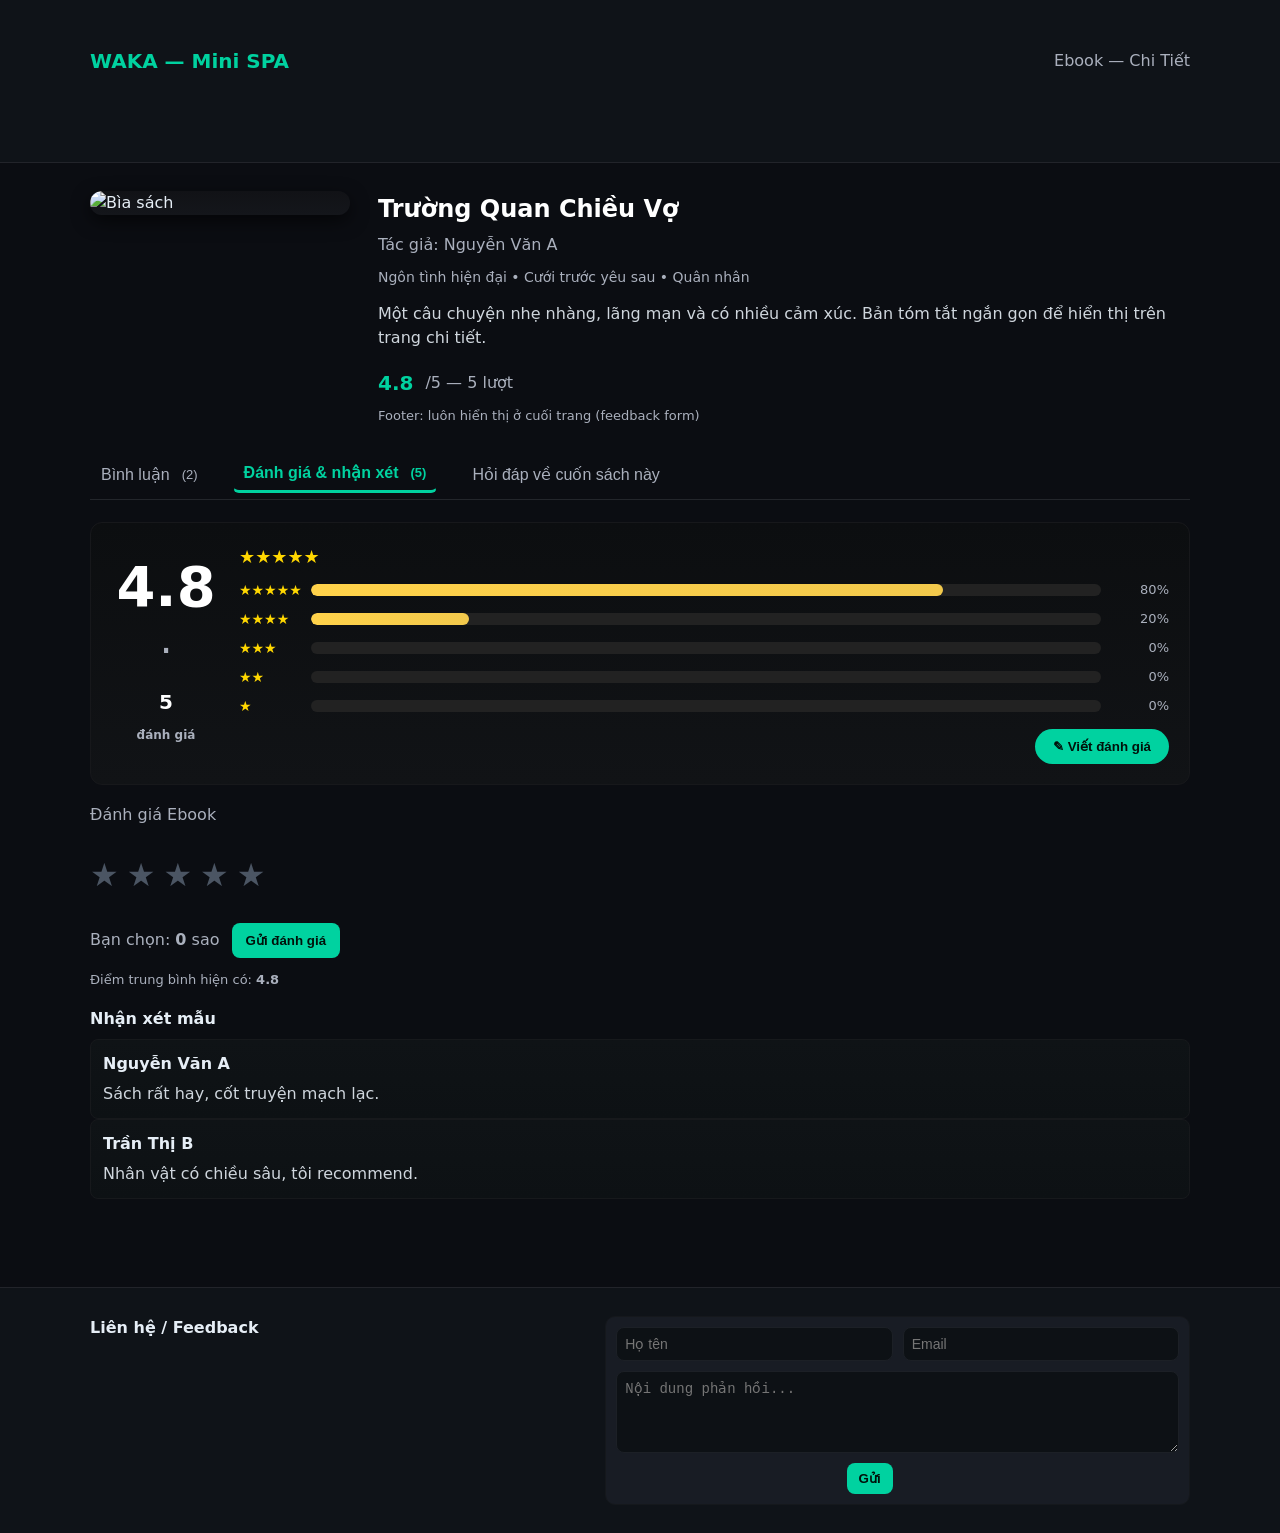
==== book-detail.html @ 54273e74 "Add files via upload" ====
<!DOCTYPE html>
<html lang="vi">
<head>
  <meta charset="utf-8" />
  <meta name="viewport" content="width=device-width,initial-scale=1" />
  <title>Chi Tiết Ebook </title>
  <!--
    Book detail SPA (split files):
    - css/style.css
    - js/main.js
    This file is the HTML entry point for the mini SPA.
  -->
  <link rel="stylesheet" href="css/style.css">
</head>
<body>
  <header class="header">
    <div class="container" style="display:flex;justify-content:space-between;align-items:center">
      <div class="logo">WAKA — Mini SPA</div>
      <div style="color:var(--muted)">Ebook — Chi Tiết</div>
    </div>
  </header>

  <main class="container" id="app">
    <!-- Book summary -->
    <section class="book" aria-labelledby="book-title">
      <div class="cover" aria-hidden="true">
        <img src="https://images.unsplash.com/photo-1544947950-fa07a98d237f?w=800&q=80&auto=format&fit=crop" alt="Bìa sách">
      </div>

      <div class="book-meta">
        <div id="book-title" class="title">Trường Quan Chiều Vợ</div>
        <div class="author">Tác giả: Nguyễn Văn A</div>
        <div class="tags">Ngôn tình hiện đại • Cưới trước yêu sau • Quân nhân</div>
        <p class="short-desc">
          Một câu chuyện nhẹ nhàng, lãng mạn và có nhiều cảm xúc. Bản tóm tắt ngắn gọn để hiển thị trên trang chi tiết.
        </p>

        <div class="rating-summary" aria-hidden="false">
          <div class="avg-score" id="avgScore">4.8</div>
          <div class="avg-text">/5 — <span id="numRatings">5</span> lượt</div>
        </div>

        <div style="margin-top:8px;color:var(--muted);font-size:13px">
          Footer: luôn hiển thị ở cuối trang (feedback form)
        </div>
      </div>
    </section>

    <!-- Tabs -->
    <nav class="tabs" role="tablist" aria-label="Nội dung">
        <button class="tab" role="tab" aria-selected="false" data-target="tab-comments">
          <span class="tab-label">Bình luận</span>
          <span class="tab-count" aria-hidden="true">(9)</span>
        </button>

        <button class="tab active" role="tab" aria-selected="true" data-target="tab-reviews">
          <span class="tab-label">Đánh giá &amp; nhận xét</span>
          <span class="tab-count" id="reviewsCount">(18)</span>
        </button>

        <button class="tab" role="tab" aria-selected="false" data-target="tab-faq">
          <span class="tab-label">Hỏi đáp về cuốn sách này</span>
        </button>
      </nav>

    <!-- Tab contents -->
    <section id="tab-comments" class="tab-content" role="tabpanel" aria-hidden="true">
      <!-- Comment form -->
      <div class="comment-form">
        <div style="display:flex;gap:12px;flex-wrap:wrap">
          <input id="commentName" class="small-input" placeholder="Họ tên (tùy chọn)" />
          <button id="openCommentBtn" class="btn secondary" onclick="document.getElementById('commentText').focus()">Viết bình luận</button>
        </div>

        <div style="margin-top:12px" class="col">
          <textarea id="commentText" class="input" placeholder="Viết bình luận của bạn..."></textarea>
          <div style="display:flex;justify-content:space-between;align-items:center">
            <div style="color:var(--muted);font-size:13px">Bình luận không được lưu server (chỉ mô phỏng)</div>
            <button id="postComment" class="btn">Đăng bình luận</button>
          </div>
        </div>
      </div>

      <!-- Sample comment list -->
      <div class="comment-list" id="commentList" aria-live="polite" style="margin-top:16px">
        <!-- comments inserted via JS on load -->
      </div>
    </section>

    <section id="tab-reviews" class="tab-content active" role="tabpanel" aria-hidden="false">
      <div>
        <!-- Review summary card: big average + histogram (like the screenshot) -->
        <div class="review-card">
          <div class="review-left">
            <div class="big-score" id="bigScore">4.9</div>
            <div class="big-dot">·</div>
            <div class="total-count" id="totalCount">18<br><span style="font-size:12px;color:var(--muted)">đánh giá</span></div>
          </div>

          <div class="review-right">
            <div class="stars-inline" aria-hidden="true"> <!-- static row of 5 gold stars as header -->
              <span style="color:var(--gold);font-size:18px">★★★★★</span>
            </div>

            <div class="histogram" id="histogram">
              <!-- rows generated by JS -->
            </div>

            <div style="display:flex;justify-content:flex-end;margin-top:12px">
              <button id="writeReviewBtn" class="write-review-btn">✎ Viết đánh giá</button>
            </div>
          </div>
        </div>

        <!-- Rating UI (interactive) -->
        <div style="display:flex;flex-direction:column;gap:12px;max-width:540px;margin-top:18px">
          <div style="color:var(--muted)">Đánh giá Ebook</div>
          <div class="stars" id="stars" role="radiogroup" aria-label="Chọn số sao">
            <span class="star" data-value="1" role="radio" aria-checked="false">★</span>
            <span class="star" data-value="2" role="radio" aria-checked="false">★</span>
            <span class="star" data-value="3" role="radio" aria-checked="false">★</span>
            <span class="star" data-value="4" role="radio" aria-checked="false">★</span>
            <span class="star" data-value="5" role="radio" aria-checked="false">★</span>
          </div>

          <div style="display:flex;align-items:center;gap:12px">
            <div style="color:var(--muted)">Bạn chọn: <strong id="ratingValue">0</strong> sao</div>
            <button id="sendRating" class="btn">Gửi đánh giá</button>
          </div>

          <div style="color:var(--muted);font-size:13px">Điểm trung bình hiện có: <strong id="avgText">4.8</strong></div>
        </div>

        <!-- sample textual reviews -->
        <div style="margin-top:18px">
          <div style="font-weight:700;margin-bottom:8px">Nhận xét mẫu</div>
          <div class="comment"> <div class="who">Nguyễn Văn A</div> <div class="text">Sách rất hay, cốt truyện mạch lạc.</div> </div>
          <div class="comment"> <div class="who">Trần Thị B</div> <div class="text">Nhân vật có chiều sâu, tôi recommend.</div> </div>
        </div>
      </div>
    </section>

    <section id="tab-faq" class="tab-content" role="tabpanel" aria-hidden="true">
      <div>
        <div class="faq-item">
          <div class="question">Ebook này thuộc thể loại gì?</div>
          <div class="answer">Ngôn tình hiện đại, chủ đề cưới trước yêu sau.</div>
        </div>

        <div class="faq-item">
          <div class="question">Có thể đọc trên điện thoại không?</div>
          <div class="answer">Có — giao diện responsive, thích hợp cho mobile.</div>
        </div>

        <div class="faq-item">
          <div class="question">Làm sao để gửi phản hồi?</div>
          <div class="answer">Sử dụng form ở footer (Luôn hiển thị trên mọi trang).</div>
        </div>
      </div>
    </section>
  </main>

  <!-- Footer with Feedback (UC11) -->
  <footer>
    <div class="footer-grid">
      <div class="footer-left">
        <div style="font-weight:700">Liên hệ / Feedback</div>
      </div>

      <div class="footer-right">
        <!-- compact feedback form: fewer labels, smaller paddings -->
        <form id="feedbackForm" class="feedback-form compact" onsubmit="return false;">
          <div class="compact-grid">
            <input id="fbName" class="input" placeholder="Họ tên" />
            <input id="fbEmail" class="input" placeholder="Email" type="email" />
            <textarea id="fbContent" class="input" placeholder="Nội dung phản hồi..." rows="4"></textarea>
            <div style="display:flex;justify-content:space-between;align-items:center">
              <div id="fbMessage" style="color:var(--muted);font-size:13px"></div>
              <button id="sendFeedback" class="btn">Gửi</button>
            </div>
          </div>
        </form>
      </div>
    </div>
  </footer>

  <script src="js/main.js"></script>
</body>
</html>
---- css/style.css ----
/* --------------------
   Basic reset + typography
   -------------------- */
*{box-sizing:border-box;margin:0;padding:0}
:root{
  --bg:#0b0d12;
  --panel:#0f1318;
  --muted:#aab0bd;
  --accent:#00d2a0;
  --card:#121419;
  --card-2:#181c24;
  --border:#22242a;
  --gold:gold;
}
html,body{height:100%}
body{
  background:var(--bg);
  color:#e6eef6;
  font-family: "Segoe UI", Roboto, system-ui, -apple-system, "Noto Sans", "Helvetica Neue", Arial;
  -webkit-font-smoothing:antialiased;
  -moz-osx-font-smoothing:grayscale;
  line-height:1.5;
}
/* --------------------
   Page layout
   -------------------- */
.header{
  background:#0f1318;
  border-bottom:1px solid var(--border);
  padding:18px 20px;
}
.logo{color:var(--accent);font-weight:700;font-size:20px}
.container{
  width:94%;
  max-width:1100px;
  margin:28px auto;
  padding-bottom:40px;
}
/* Book summary */
.book{
  display:flex;
  gap:28px;
  align-items:flex-start;
}
.cover{
  width:260px;
  min-width:140px;
  border-radius:12px;
  overflow:hidden;
  box-shadow:0 6px 18px rgba(0,0,0,.6);
  background:linear-gradient(180deg,#111216,#14161b);
}
.cover img{width:100%;height:auto;display:block}
.book-meta{flex:1}
.title{font-size:24px;font-weight:700;color:#fff}
.author{color:var(--muted);margin-top:6px}
.tags{color:var(--muted);margin-top:10px;font-size:14px}
.short-desc{color:#cfd6dd;margin-top:14px}
/* rating quick */
.rating-summary{margin-top:18px;display:flex;gap:12px;align-items:center}
.avg-score{font-weight:700;font-size:20px;color:var(--accent)}
.avg-text{color:var(--muted)}

/* tabs */
.tabs{display:flex;gap:24px;margin-top:28px;border-bottom:1px solid #23262b;padding-bottom:6px;flex-wrap:wrap;align-items:flex-end}
.tab{color:var(--muted);padding:8px 10px;cursor:pointer;background:transparent;border-radius:6px;border:1px solid transparent;display:flex;gap:8px;align-items:center}
.tab .tab-label{font-size:16px}
.tab .tab-count{color:var(--muted);font-size:13px;margin-left:4px}
.tab.active{color:var(--accent);border-bottom:3px solid var(--accent);font-weight:700;background:transparent}
.tab.active .tab-count{color:var(--accent);font-weight:700}
.tab-content{display:none;margin-top:22px}
.tab-content.active{display:block}

/* comment card + form */
.comment-form, .feedback-form{background:var(--card-2);padding:14px;border-radius:10px;border:1px solid #15181c}
.comment-list{margin-top:14px;display:flex;flex-direction:column;gap:12px}
.comment{background:linear-gradient(180deg,#0f1316,#0d1114);padding:12px;border-radius:8px;border:1px solid #17191c}
.comment .who{font-weight:700}
.comment .text{color:#cfd6dd;margin-top:6px}

/* stars */
.stars{display:flex;gap:8px;align-items:center;margin:12px 0}
.star{
  font-size:32px;color:#4b5563;cursor:pointer;
  transition:transform .12s ease,color .12s ease;
  user-select:none;
}
.star:hover{transform:scale(1.08)}
.star.selected{color:var(--gold);text-shadow:0 2px 6px rgba(0,0,0,.6)}

/* faq / QnA */
.faq-item{background:var(--card-2);padding:14px;border-radius:10px;border:1px solid #15181c;margin-bottom:12px}
.question{font-weight:700}
.answer{color:var(--muted);margin-top:8px}

/* buttons & inputs */
.btn{
  background:var(--accent);color:#00110a;border:none;padding:10px 14px;border-radius:8px;cursor:pointer;font-weight:600;
}
.btn.secondary{background:#2a2f35;color:#dbe6e1}
.input, textarea, .small-input{
  background:#0d1115;border:1px solid #1c2026;padding:10px;border-radius:8px;color:#e6eef6
}
.small-input{padding:8px 10px}
textarea{min-height:120px;resize:vertical}

/* footer (always visible on the page) */
footer{
  margin-top:48px;padding:28px 0;background:#0f1318;border-top:1px solid var(--border)
}
.footer-grid{width:94%;max-width:1100px;margin:0 auto;display:flex;gap:28px;flex-wrap:wrap;align-items:flex-start}
.footer-left{flex:1;min-width:220px}
.footer-right{flex:1.2;min-width:280px}
.footer-note{color:var(--muted);margin-top:12px}

/* small utilities */
.row{display:flex;gap:12px;align-items:center}
.col{display:flex;flex-direction:column;gap:8px}

/* responsive */
@media (max-width:900px){
  .book{flex-direction:column;align-items:center}
  .cover{width:70%}
  .tabs{gap:12px}
  .footer-grid{flex-direction:column}
}

/* compact feedback form styles */
.feedback-form.compact{padding:10px;border-radius:10px}
.feedback-form.compact .compact-grid{display:grid;grid-template-columns:1fr 1fr;gap:10px}
.feedback-form.compact .compact-grid textarea{grid-column:1/3;padding:8px;min-height:80px}
.feedback-form.compact .input{padding:8px;font-size:14px}
.feedback-form.compact .btn{padding:8px 12px;border-radius:8px}
.feedback-form.compact #fbMessage{align-self:center}

@media (max-width:700px){
  .feedback-form.compact .compact-grid{grid-template-columns:1fr}
  .feedback-form.compact .compact-grid textarea{grid-column:auto}
}

/* Review card (histogram + big score) */
.review-card{display:flex;gap:18px;background:linear-gradient(180deg,#0c0e10,#111316);padding:20px;border-radius:12px;border:1px solid #17181b;margin-top:18px}
.review-left{width:110px;display:flex;flex-direction:column;align-items:center;justify-content:center;color:#fff}
.big-score{font-size:56px;font-weight:800;line-height:1}
.big-dot{font-size:40px;color:var(--muted);margin-top:6px}
.total-count{font-size:20px;font-weight:700;color:#fff;margin-top:6px;text-align:center}
.review-right{flex:1}
.histogram{display:flex;flex-direction:column;gap:8px;margin-top:10px}
.hist-row{display:flex;align-items:center;gap:12px}
.hist-stars{width:60px;color:var(--gold);font-size:14px}
.bar{flex:1;height:12px;background:#222;border-radius:999px;overflow:hidden}
.bar-fill{height:100%;background:linear-gradient(90deg,#ffd24a,#f2c94c);width:0%;border-radius:999px}
.bar-percent{width:48px;text-align:right;color:var(--muted);font-size:13px;margin-left:8px}
.write-review-btn{background:var(--accent);color:#00110a;border-radius:28px;padding:10px 18px;font-weight:700;border:none;cursor:pointer}

@media (max-width:700px){
  .review-card{flex-direction:column;align-items:stretch}
  .review-left{flex-direction:row;justify-content:space-between;padding:8px}
  .big-score{font-size:36px}
}
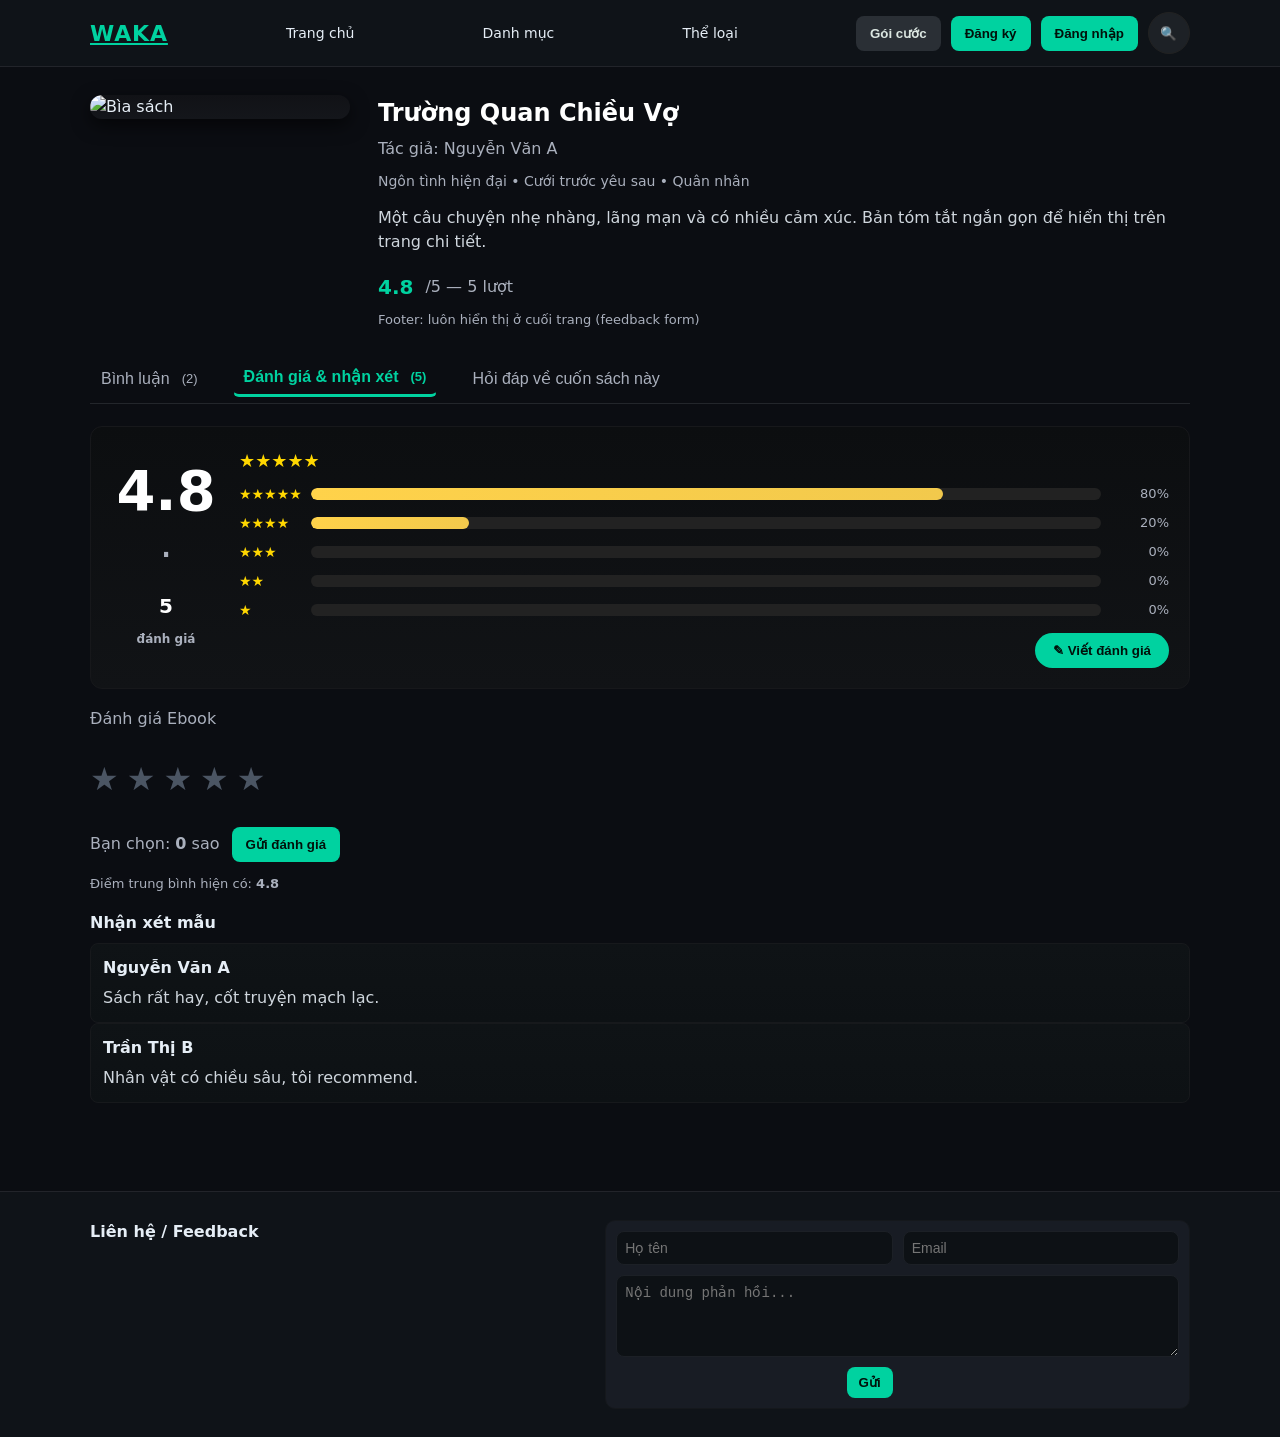
==== commit 2928a383: "Revamp header layout and navigation links" ====
--- a/book-detail.html
+++ b/book-detail.html
@@ -14,9 +14,17 @@
 </head>
 <body>
   <header class="header">
-    <div class="container" style="display:flex;justify-content:space-between;align-items:center">
-      <div class="logo">WAKA — Mini SPA</div>
-      <div style="color:var(--muted)">Ebook — Chi Tiết</div>
+    <div class="header-inner container">
+      <a href="#" class="logo">WAKA</a>
+      <a href="#" class="nav-link">Trang chủ</a>
+      <a href="#" class="nav-link">Danh mục</a>
+      <a href="#" class="nav-link">Thể loại</a>
+      <div class="header-actions">
+        <button class="btn secondary">Gói cước</button>
+        <button class="btn">Đăng ký</button>
+        <button class="btn accent">Đăng nhập</button>
+        <button class="icon-btn" aria-label="Tìm kiếm">🔍</button>
+      </div>
     </div>
   </header>
 
--- a/css/style.css
+++ b/css/style.css
@@ -27,9 +27,60 @@
 .header{
   background:#0f1318;
   border-bottom:1px solid var(--border);
-  padding:18px 20px;
-}
-.logo{color:var(--accent);font-weight:700;font-size:20px}
+  padding:12px 0;
+  position:sticky;
+  top:0;
+  z-index:10;
+}
+.header-inner{
+  display:flex;
+  align-items:center;
+  justify-content:space-between;
+  gap:12px;
+  width:100%;
+  flex-wrap:nowrap;
+}
+.header .container{
+  width:94%;
+  max-width:1100px;
+  margin:0 auto;
+  padding:0;
+}
+.logo{color:var(--accent);font-weight:800;font-size:22px;letter-spacing:.04em}
+.nav-link{
+  color:#e6eef6;
+  text-decoration:none;
+  font-size:14px;
+  line-height:1.2;
+  margin:0 10px;
+  white-space:nowrap;
+  transition:color .2s ease;
+}
+.nav-link:hover{
+  color:var(--accent);
+}
+.header-actions{
+  display:flex;
+  align-items:center;
+  gap:10px;
+  flex-wrap:nowrap;
+}
+.icon-btn{
+  width:42px;
+  height:42px;
+  border-radius:50%;
+  border:1px solid #222;
+  background:rgba(255,255,255,.06);
+  color:#fff;
+  display:inline-flex;
+  align-items:center;
+  justify-content:center;
+  cursor:pointer;
+}
+.btn.accent{
+  background:var(--accent);
+  color:#00110a;
+}
 .container{
   width:94%;
   max-width:1100px;
